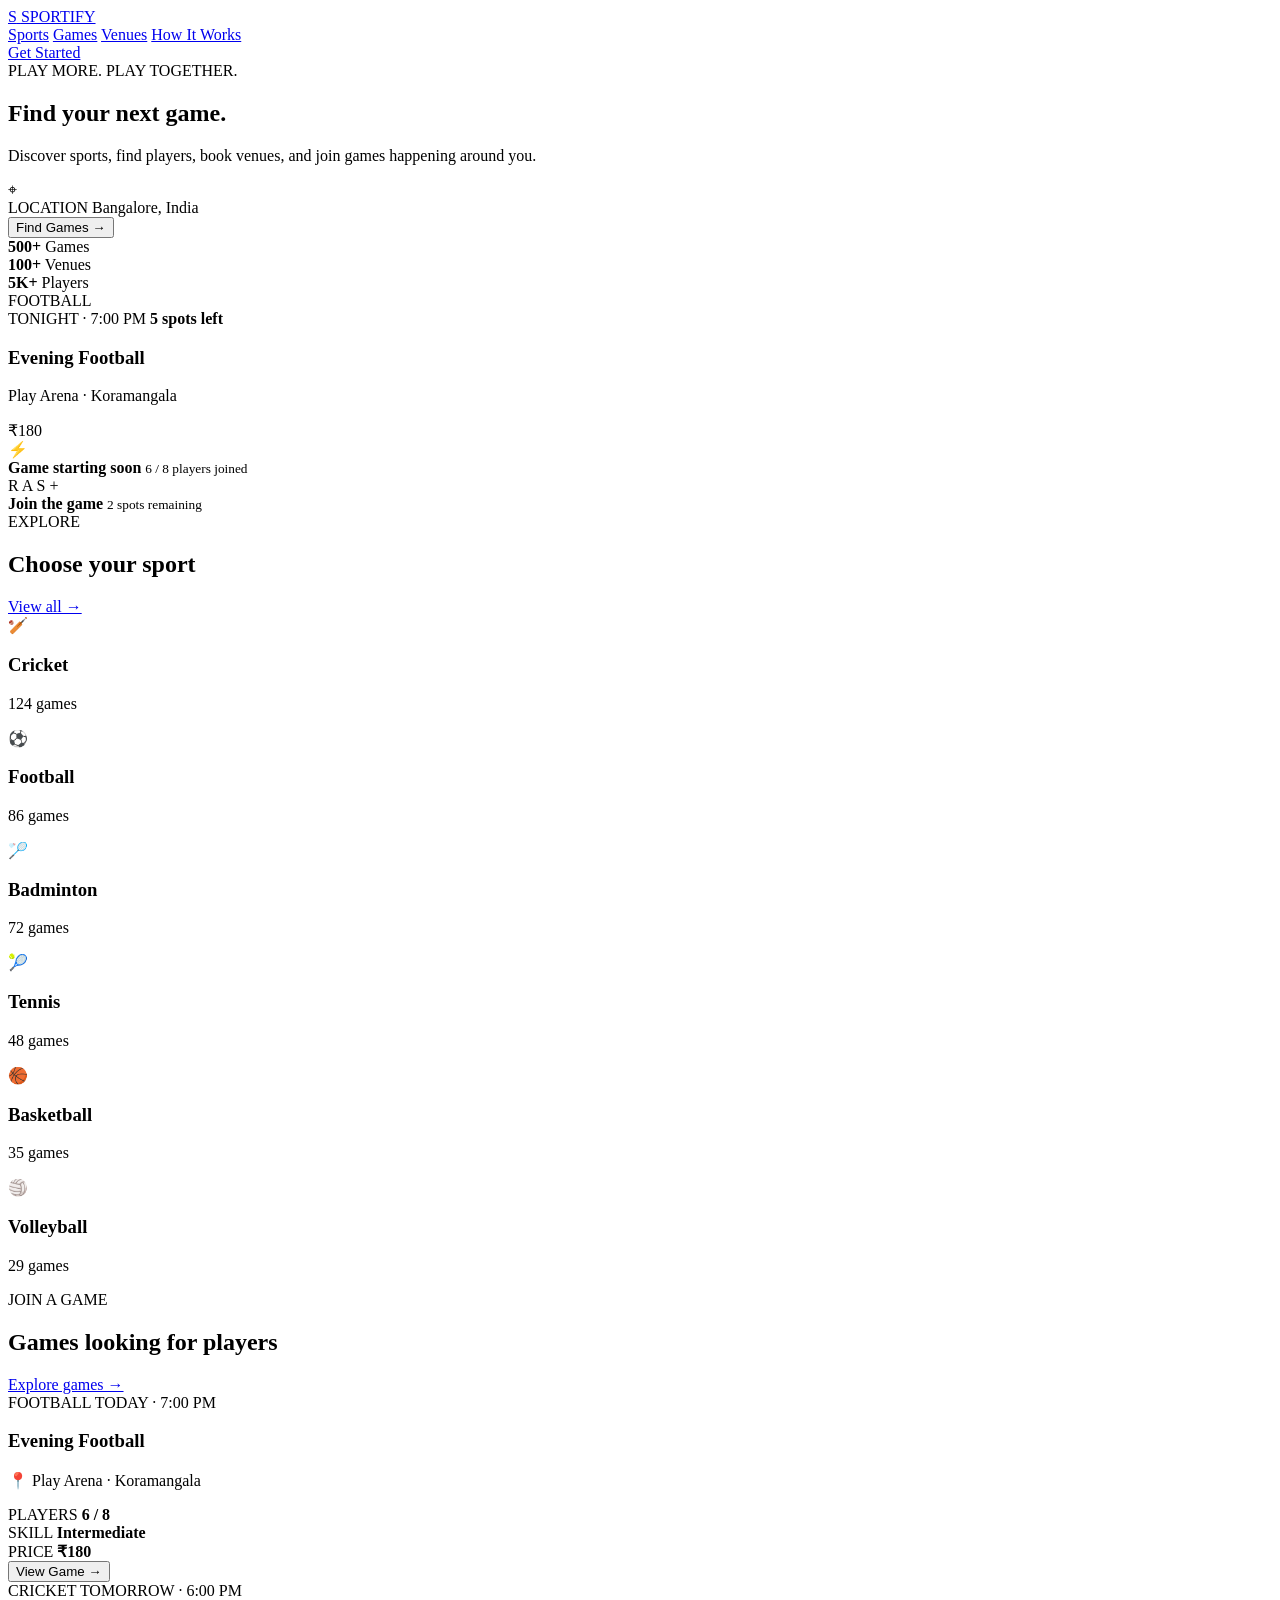
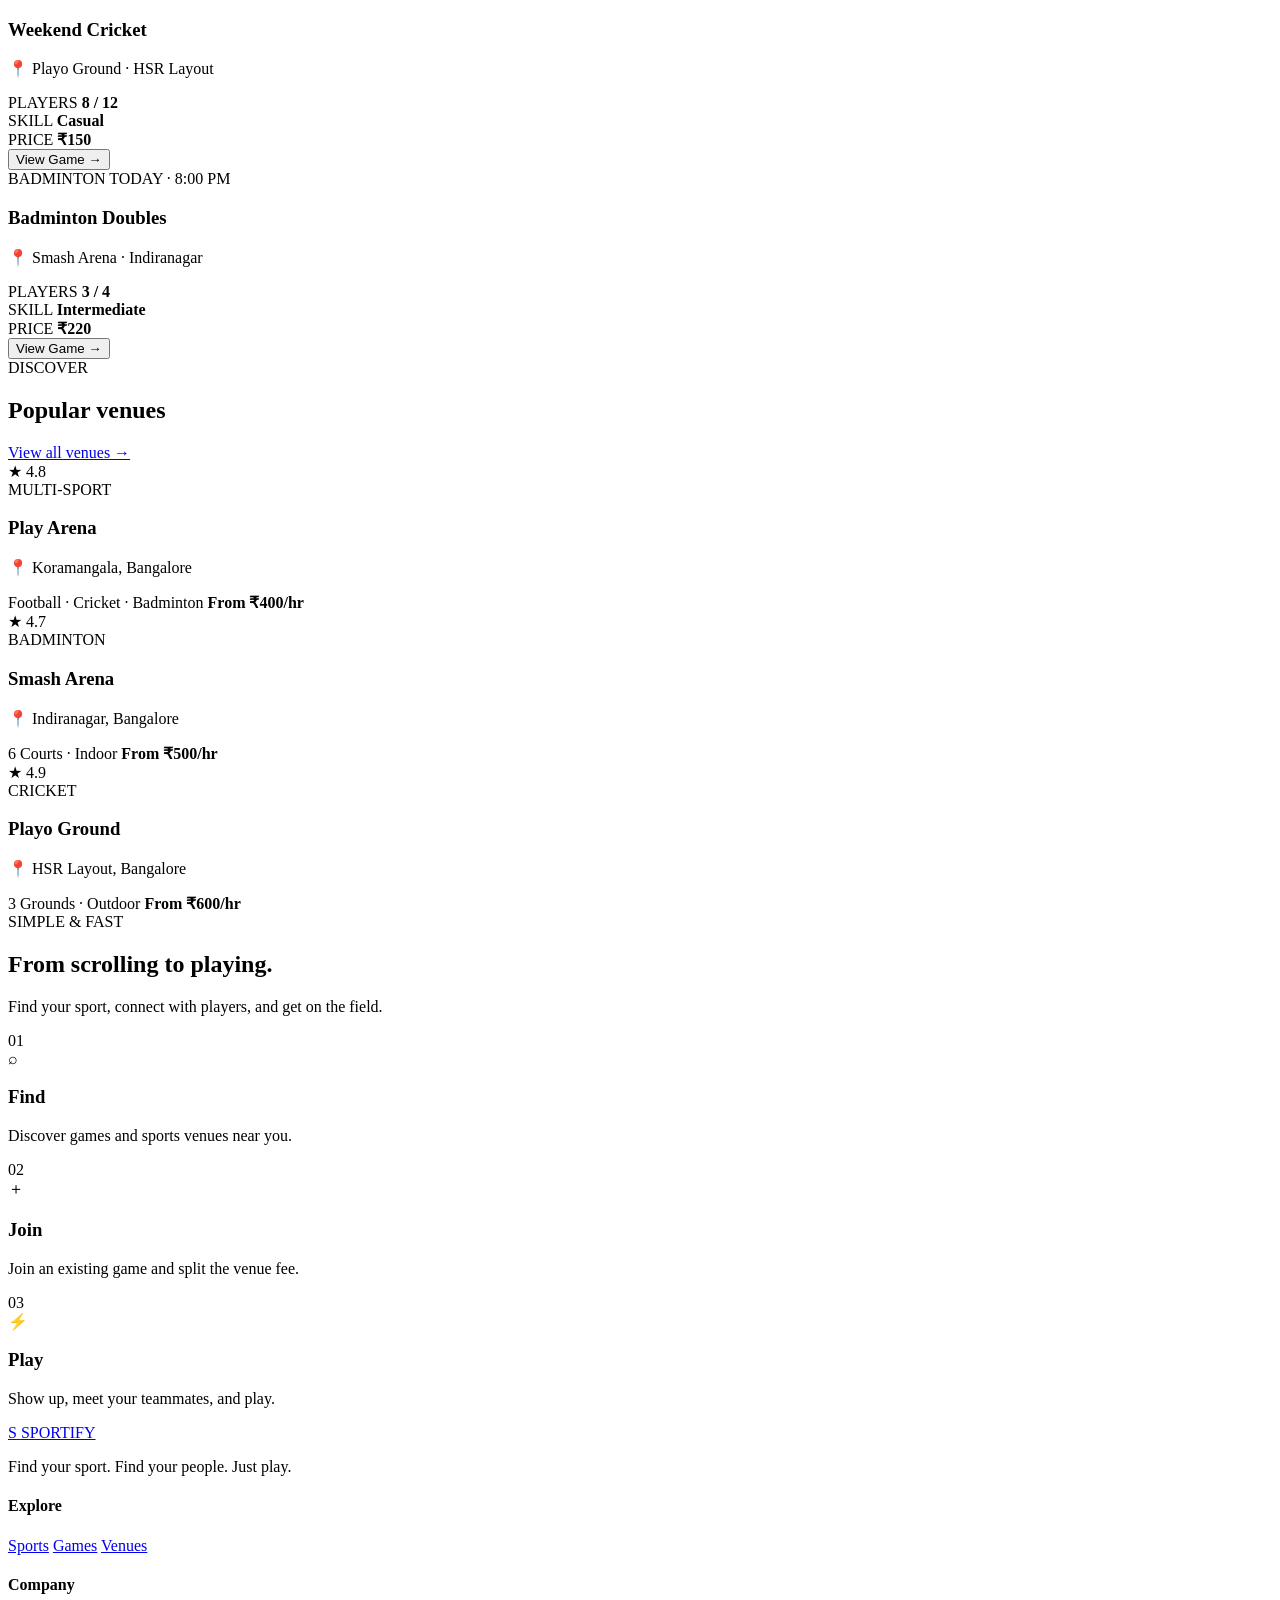
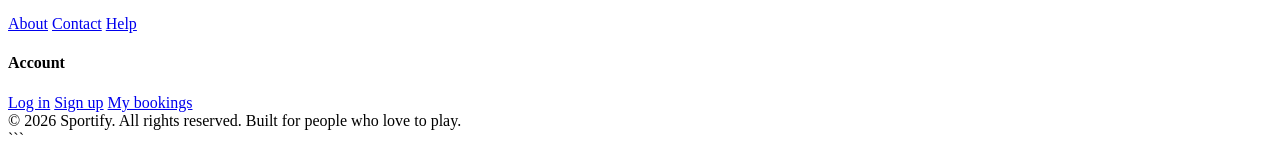
==== index.html @ 9fa079f4 "Basic frontend structure" ====
<!DOCTYPE html>
<html lang="en">
<head>
<meta charset="UTF-8">
<meta name="viewport" content="width=device-width, initial-scale=1.0">

<title>Sportify — Find Your Next Game</title>

<link rel="stylesheet" href="./css/style.css">
<script src="./js/app.js" defer></script>

</head>
<body>
<header class="navbar">
    <div class="container nav-container">

        <a href="#" class="logo">
            <span class="logo-mark">S</span>
            <span>SPORTIFY</span>
        </a>

        <nav class="nav-links">
            <a href="#sports">Sports</a>
            <a href="#games">Games</a>
            <a href="#venues">Venues</a>
            <a href="#how-it-works">How It Works</a>
        </nav>

        <div class="nav-actions">
            <a href="./Frontend/role.html" class="btn btn-primary nav-btn">Get Started</a>
        </div>

    </div>
</header>


<main>

    <!-- ================= HERO ================= -->

    <section class="hero">

        <div class="container hero-container">

            <div class="hero-content">

                <span class="eyebrow">
                    <span class="eyebrow-dot"></span>
                    PLAY MORE. PLAY TOGETHER.
                </span>

                <h1>
                    Find your next
                    <span>game.</span>
                </h1>

                <p class="hero-description">
                    Discover sports, find players, book venues,
                    and join games happening around you.
                </p>

                <div class="search-box">

                    <div class="search-field">
                        <span class="search-icon">⌖</span>

                        <div>
                            <span class="field-label">LOCATION</span>
                            <span class="field-value">Bangalore, India</span>
                        </div>
                    </div>

                    <button class="btn btn-primary search-btn">
                        Find Games
                        <span>→</span>
                    </button>

                </div>

                <div class="hero-stats">

                    <div class="stat">
                        <strong>500+</strong>
                        <span>Games</span>
                    </div>

                    <div class="stat-divider"></div>

                    <div class="stat">
                        <strong>100+</strong>
                        <span>Venues</span>
                    </div>

                    <div class="stat-divider"></div>

                    <div class="stat">
                        <strong>5K+</strong>
                        <span>Players</span>
                    </div>

                </div>

            </div>

            <div class="hero-visual">

                <div class="hero-card hero-card-main">
                    <div class="hero-card-image">
                        <span class="sport-tag">FOOTBALL</span>

                        <div class="hero-card-overlay">
                            <span>TONIGHT · 7:00 PM</span>
                            <strong>5 spots left</strong>
                        </div>
                    </div>

                    <div class="hero-card-info">
                        <div>
                            <h3>Evening Football</h3>
                            <p>Play Arena · Koramangala</p>
                        </div>

                        <span class="hero-price">₹180</span>
                    </div>
                </div>

                <div class="floating-card floating-card-top">
                    <span class="floating-icon">⚡</span>
                    <div>
                        <strong>Game starting soon</strong>
                        <small>6 / 8 players joined</small>
                    </div>
                </div>

                <div class="floating-card floating-card-bottom">
                    <div class="mini-avatars">
                        <span>R</span>
                        <span>A</span>
                        <span>S</span>
                        <span>+</span>
                    </div>

                    <div>
                        <strong>Join the game</strong>
                        <small>2 spots remaining</small>
                    </div>
                </div>

            </div>

        </div>

    </section>


    <!-- ================= POPULAR SPORTS ================= -->

    <section class="section sports-section" id="sports">

        <div class="container">

            <div class="section-heading">

                <div>
                    <span class="section-label">EXPLORE</span>
                    <h2>Choose your sport</h2>
                </div>

                <a href="#" class="view-all">View all →</a>

            </div>

            <div class="sports-grid">

                <article class="sport-card sport-cricket">
                    <div class="sport-icon">🏏</div>
                    <h3>Cricket</h3>
                    <p>124 games</p>
                </article>

                <article class="sport-card sport-football">
                    <div class="sport-icon">⚽</div>
                    <h3>Football</h3>
                    <p>86 games</p>
                </article>

                <article class="sport-card sport-badminton">
                    <div class="sport-icon">🏸</div>
                    <h3>Badminton</h3>
                    <p>72 games</p>
                </article>

                <article class="sport-card sport-tennis">
                    <div class="sport-icon">🎾</div>
                    <h3>Tennis</h3>
                    <p>48 games</p>
                </article>

                <article class="sport-card sport-basketball">
                    <div class="sport-icon">🏀</div>
                    <h3>Basketball</h3>
                    <p>35 games</p>
                </article>

                <article class="sport-card sport-volleyball">
                    <div class="sport-icon">🏐</div>
                    <h3>Volleyball</h3>
                    <p>29 games</p>
                </article>

            </div>

        </div>

    </section>


    <!-- ================= OPEN GAMES ================= -->

    <section class="section games-section" id="games">

        <div class="container">

            <div class="section-heading">

                <div>
                    <span class="section-label">JOIN A GAME</span>
                    <h2>Games looking for players</h2>
                </div>

                <a href="#" class="view-all">Explore games →</a>

            </div>

            <div class="games-grid">

                <article class="game-card">

                    <div class="game-card-top">
                        <span class="game-sport">FOOTBALL</span>
                        <span class="game-time">TODAY · 7:00 PM</span>
                    </div>

                    <h3>Evening Football</h3>

                    <p class="game-location">
                        📍 Play Arena · Koramangala
                    </p>

                    <div class="game-details">

                        <div>
                            <span>PLAYERS</span>
                            <strong>6 / 8</strong>
                        </div>

                        <div>
                            <span>SKILL</span>
                            <strong>Intermediate</strong>
                        </div>

                        <div>
                            <span>PRICE</span>
                            <strong>₹180</strong>
                        </div>

                    </div>

                    <div class="player-progress">
                        <div class="progress-bar">
                            <span style="width: 75%;"></span>
                        </div>
                    </div>

                    <button class="btn btn-dark game-btn">
                        View Game
                        <span>→</span>
                    </button>

                </article>


                <article class="game-card">

                    <div class="game-card-top">
                        <span class="game-sport">CRICKET</span>
                        <span class="game-time">TOMORROW · 6:00 PM</span>
                    </div>

                    <h3>Weekend Cricket</h3>

                    <p class="game-location">
                        📍 Playo Ground · HSR Layout
                    </p>

                    <div class="game-details">

                        <div>
                            <span>PLAYERS</span>
                            <strong>8 / 12</strong>
                        </div>

                        <div>
                            <span>SKILL</span>
                            <strong>Casual</strong>
                        </div>

                        <div>
                            <span>PRICE</span>
                            <strong>₹150</strong>
                        </div>

                    </div>

                    <div class="player-progress">
                        <div class="progress-bar">
                            <span style="width: 67%;"></span>
                        </div>
                    </div>

                    <button class="btn btn-dark game-btn">
                        View Game
                        <span>→</span>
                    </button>

                </article>


                <article class="game-card">

                    <div class="game-card-top">
                        <span class="game-sport">BADMINTON</span>
                        <span class="game-time">TODAY · 8:00 PM</span>
                    </div>

                    <h3>Badminton Doubles</h3>

                    <p class="game-location">
                        📍 Smash Arena · Indiranagar
                    </p>

                    <div class="game-details">

                        <div>
                            <span>PLAYERS</span>
                            <strong>3 / 4</strong>
                        </div>

                        <div>
                            <span>SKILL</span>
                            <strong>Intermediate</strong>
                        </div>

                        <div>
                            <span>PRICE</span>
                            <strong>₹220</strong>
                        </div>

                    </div>

                    <div class="player-progress">
                        <div class="progress-bar">
                            <span style="width: 75%;"></span>
                        </div>
                    </div>

                    <button class="btn btn-dark game-btn">
                        View Game
                        <span>→</span>
                    </button>

                </article>

            </div>

        </div>

    </section>


    <!-- ================= VENUES ================= -->

    <section class="section venues-section" id="venues">

        <div class="container">

            <div class="section-heading">

                <div>
                    <span class="section-label">DISCOVER</span>
                    <h2>Popular venues</h2>
                </div>

                <a href="#" class="view-all">View all venues →</a>

            </div>

            <div class="venues-grid">

                <article class="venue-card">

                    <div class="venue-image venue-image-one">
                        <span class="venue-rating">★ 4.8</span>
                    </div>

                    <div class="venue-content">

                        <span class="venue-sport">MULTI-SPORT</span>

                        <h3>Play Arena</h3>

                        <p>📍 Koramangala, Bangalore</p>

                        <div class="venue-bottom">
                            <span>Football · Cricket · Badminton</span>
                            <strong>From ₹400/hr</strong>
                        </div>

                    </div>

                </article>


                <article class="venue-card">

                    <div class="venue-image venue-image-two">
                        <span class="venue-rating">★ 4.7</span>
                    </div>

                    <div class="venue-content">

                        <span class="venue-sport">BADMINTON</span>

                        <h3>Smash Arena</h3>

                        <p>📍 Indiranagar, Bangalore</p>

                        <div class="venue-bottom">
                            <span>6 Courts · Indoor</span>
                            <strong>From ₹500/hr</strong>
                        </div>

                    </div>

                </article>


                <article class="venue-card">

                    <div class="venue-image venue-image-three">
                        <span class="venue-rating">★ 4.9</span>
                    </div>

                    <div class="venue-content">

                        <span class="venue-sport">CRICKET</span>

                        <h3>Playo Ground</h3>

                        <p>📍 HSR Layout, Bangalore</p>

                        <div class="venue-bottom">
                            <span>3 Grounds · Outdoor</span>
                            <strong>From ₹600/hr</strong>
                        </div>

                    </div>

                </article>

            </div>

        </div>

    </section>


    <!-- ================= HOW IT WORKS ================= -->

    <section class="section how-section" id="how-it-works">

        <div class="container">

            <div class="how-header">
                <span class="section-label">SIMPLE & FAST</span>
                <h2>From scrolling to playing.</h2>
                <p>
                    Find your sport, connect with players,
                    and get on the field.
                </p>
            </div>

            <div class="steps">

                <article class="step">
                    <div class="step-number">01</div>
                    <div class="step-icon">⌕</div>
                    <h3>Find</h3>
                    <p>
                        Discover games and sports venues
                        near you.
                    </p>
                </article>

                <div class="step-line"></div>

                <article class="step">
                    <div class="step-number">02</div>
                    <div class="step-icon">＋</div>
                    <h3>Join</h3>
                    <p>
                        Join an existing game and split
                        the venue fee.
                    </p>
                </article>

                <div class="step-line"></div>

                <article class="step">
                    <div class="step-number">03</div>
                    <div class="step-icon">⚡</div>
                    <h3>Play</h3>
                    <p>
                        Show up, meet your teammates,
                        and play.
                    </p>
                </article>

            </div>

        </div>

    </section>

</main>


<!-- ================= FOOTER ================= -->

<footer class="footer">

    <div class="container">

        <div class="footer-main">

            <div class="footer-brand">
                <a href="#" class="logo">
                    <span class="logo-mark">S</span>
                    <span>SPORTIFY</span>
                </a>

                <p>
                    Find your sport. Find your people.
                    Just play.
                </p>
            </div>

            <div class="footer-links">

                <div>
                    <h4>Explore</h4>
                    <a href="#sports">Sports</a>
                    <a href="#games">Games</a>
                    <a href="#venues">Venues</a>
                </div>

                <div>
                    <h4>Company</h4>
                    <a href="#">About</a>
                    <a href="#">Contact</a>
                    <a href="#">Help</a>
                </div>

                <div>
                    <h4>Account</h4>
                    <a href="#">Log in</a>
                    <a href="#">Sign up</a>
                    <a href="#">My bookings</a>
                </div>

            </div>

        </div>

        <div class="footer-bottom">
            <span>© 2026 Sportify. All rights reserved.</span>
            <span>Built for people who love to play.</span>
        </div>

    </div>

</footer>
```

</body>
</html>
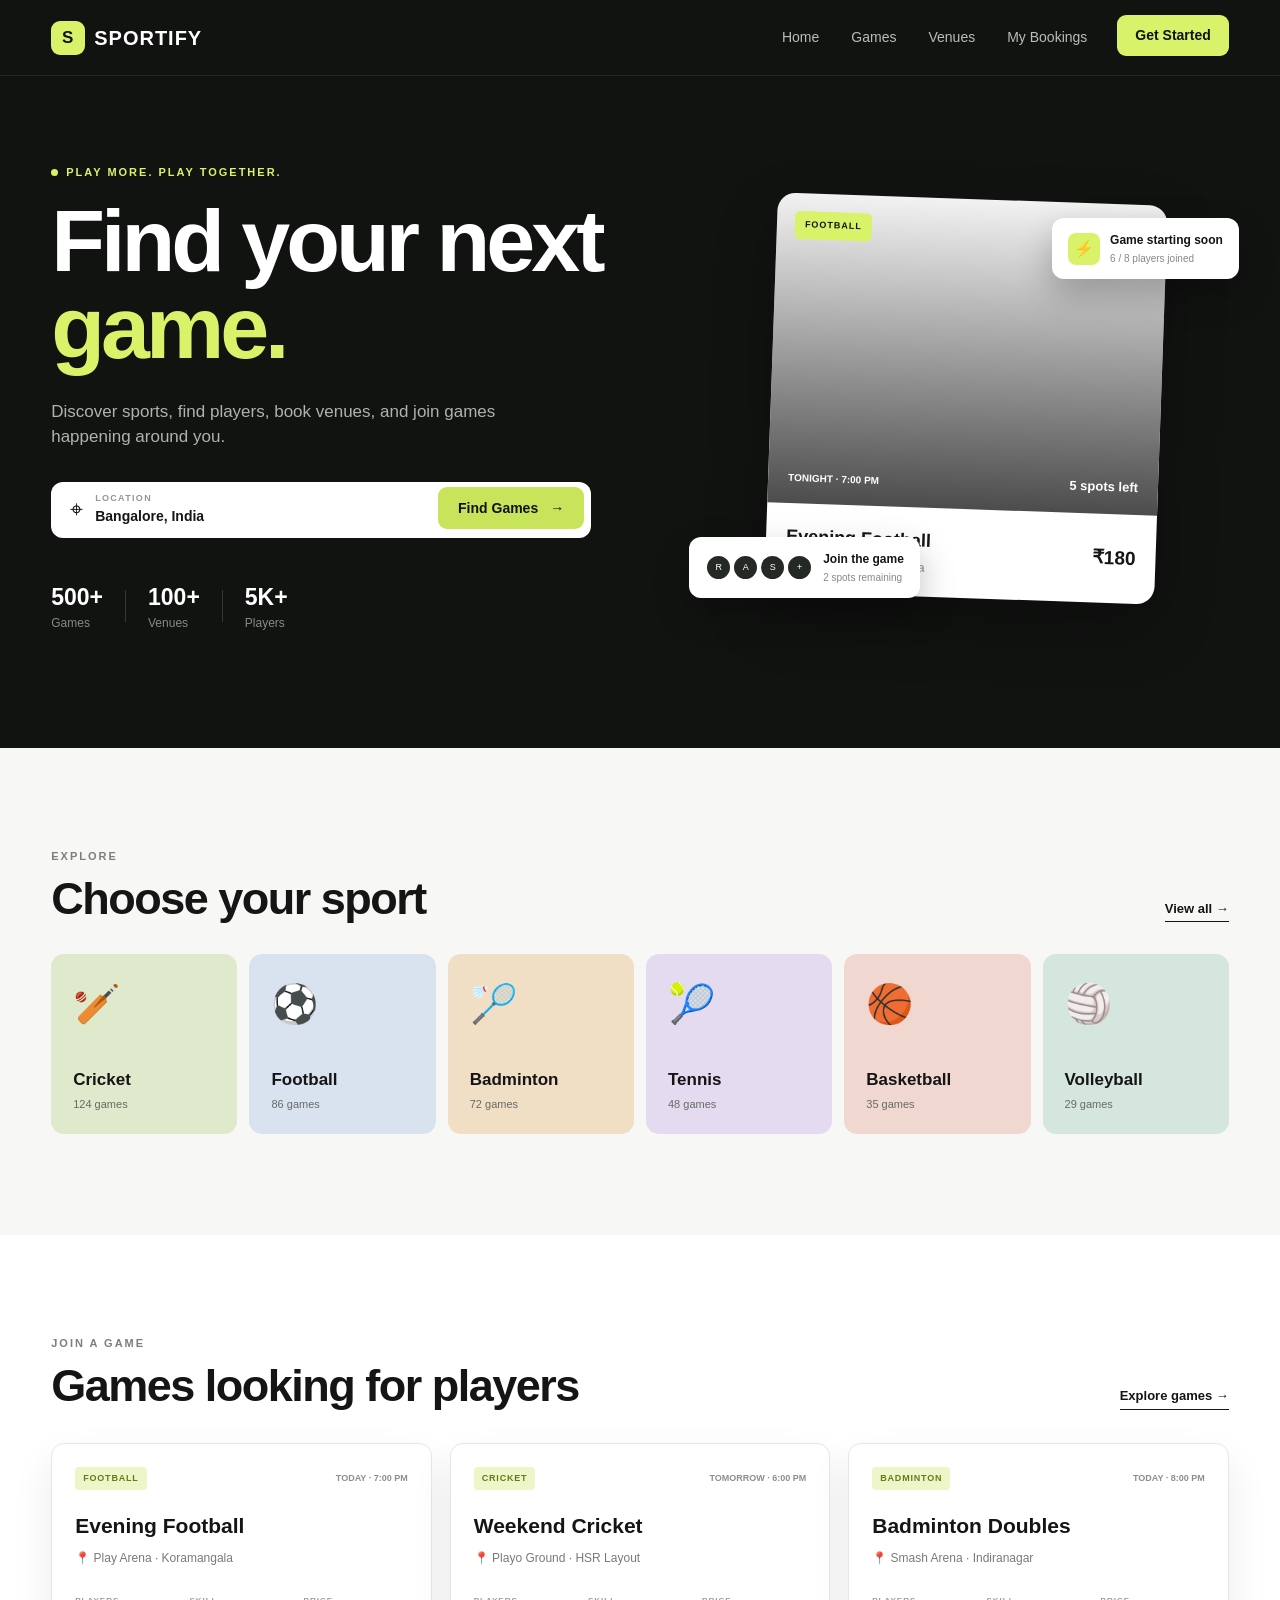
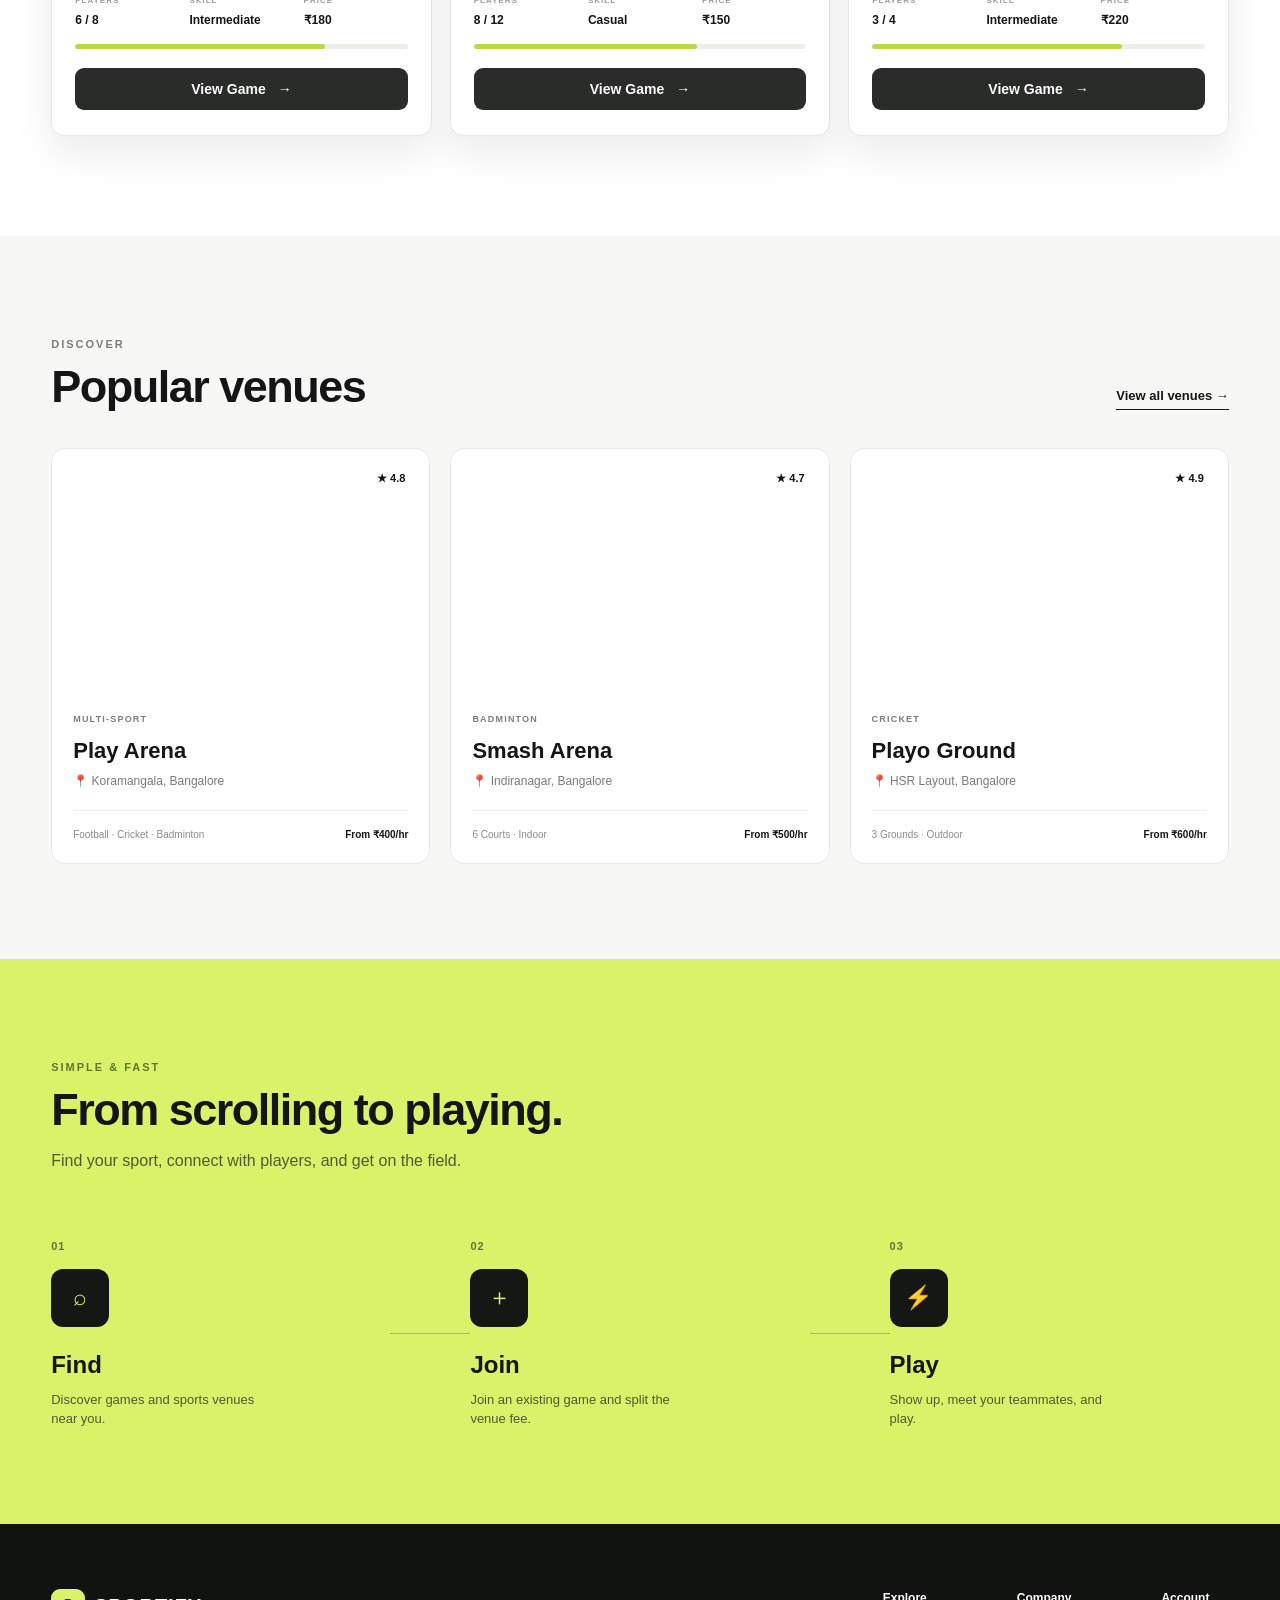
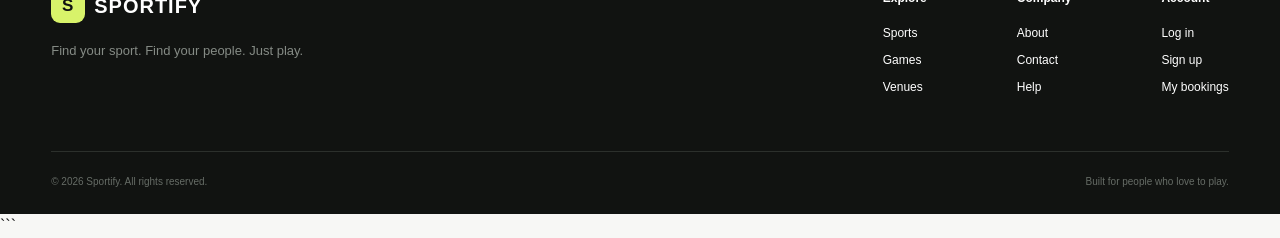
==== commit 15d218f2: "polished css and made navbar same in every page and fixed routing" ====
--- a/index.html
+++ b/index.html
@@ -1,596 +1,613 @@
 <!DOCTYPE html>
 <html lang="en">
+
 <head>
-<meta charset="UTF-8">
-<meta name="viewport" content="width=device-width, initial-scale=1.0">
-
-<title>Sportify — Find Your Next Game</title>
-
-<link rel="stylesheet" href="./css/style.css">
-<script src="./js/app.js" defer></script>
+    <meta charset="UTF-8">
+    <meta name="viewport" content="width=device-width, initial-scale=1.0">
+
+    <title>Sportify — Find Your Next Game</title>
+
+    <link rel="stylesheet" href="./CSS/style.css">
+    <link rel="stylesheet" href="./CSS/navbar.css">
+    <script src="./Backend/app.js" defer></script>
 
 </head>
+
 <body>
-<header class="navbar">
-    <div class="container nav-container">
-
-        <a href="#" class="logo">
-            <span class="logo-mark">S</span>
-            <span>SPORTIFY</span>
-        </a>
-
-        <nav class="nav-links">
-            <a href="#sports">Sports</a>
-            <a href="#games">Games</a>
-            <a href="#venues">Venues</a>
-            <a href="#how-it-works">How It Works</a>
-        </nav>
-
-        <div class="nav-actions">
-            <a href="./Frontend/role.html" class="btn btn-primary nav-btn">Get Started</a>
+    <header class="navbar">
+        <div class="container nav-container">
+
+            <a href="#" class="logo">
+                <span class="logo-mark">S</span>
+                <span>SPORTIFY</span>
+            </a>
+
+            <nav class="nav-links">
+                <a href="./index.html">Home</a>
+                <a href="./Frontend/games.html">Games</a>
+                <a href="./Frontend/venue.html">Venues</a>
+                <a href="./Frontend/myBookings.html">My Bookings</a>
+            </nav>
+
+            <div class="nav-actions" id="authActions">
+
+                <div id="loggedOutActions">
+                    <a href="./Frontend/role.html" class="btn btn-primary nav-btn">
+                        Get Started
+                    </a>
+                </div>
+
+                <div id="loggedInActions" style="display: none;">
+                    <a href="./Frontend/profile.html" class="welcome-link">
+                        <span class="welcome-label">Welcome</span>
+                        <span id="username" class="welcome-name"></span>
+                    </a>
+                </div>
+
+            </div>
+
         </div>
-
-    </div>
-</header>
-
-
-<main>
-
-    <!-- ================= HERO ================= -->
-
-    <section class="hero">
-
-        <div class="container hero-container">
-
-            <div class="hero-content">
-
-                <span class="eyebrow">
-                    <span class="eyebrow-dot"></span>
-                    PLAY MORE. PLAY TOGETHER.
-                </span>
-
-                <h1>
-                    Find your next
-                    <span>game.</span>
-                </h1>
-
-                <p class="hero-description">
-                    Discover sports, find players, book venues,
-                    and join games happening around you.
-                </p>
-
-                <div class="search-box">
-
-                    <div class="search-field">
-                        <span class="search-icon">⌖</span>
-
+    </header>
+
+
+    <main>
+
+        <!-- ================= HERO ================= -->
+
+        <section class="hero">
+
+            <div class="container hero-container">
+
+                <div class="hero-content">
+
+                    <span class="eyebrow">
+                        <span class="eyebrow-dot"></span>
+                        PLAY MORE. PLAY TOGETHER.
+                    </span>
+
+                    <h1>
+                        Find your next
+                        <span>game.</span>
+                    </h1>
+
+                    <p class="hero-description">
+                        Discover sports, find players, book venues,
+                        and join games happening around you.
+                    </p>
+
+                    <div class="search-box">
+
+                        <div class="search-field">
+                            <span class="search-icon">⌖</span>
+
+                            <div>
+                                <span class="field-label">LOCATION</span>
+                                <span class="field-value">Bangalore, India</span>
+                            </div>
+                        </div>
+
+                        <button class="btn btn-primary search-btn">
+                            Find Games
+                            <span>→</span>
+                        </button>
+
+                    </div>
+
+                    <div class="hero-stats">
+
+                        <div class="stat">
+                            <strong>500+</strong>
+                            <span>Games</span>
+                        </div>
+
+                        <div class="stat-divider"></div>
+
+                        <div class="stat">
+                            <strong>100+</strong>
+                            <span>Venues</span>
+                        </div>
+
+                        <div class="stat-divider"></div>
+
+                        <div class="stat">
+                            <strong>5K+</strong>
+                            <span>Players</span>
+                        </div>
+
+                    </div>
+
+                </div>
+
+                <div class="hero-visual">
+
+                    <div class="hero-card hero-card-main">
+                        <div class="hero-card-image">
+                            <span class="sport-tag">FOOTBALL</span>
+
+                            <div class="hero-card-overlay">
+                                <span>TONIGHT · 7:00 PM</span>
+                                <strong>5 spots left</strong>
+                            </div>
+                        </div>
+
+                        <div class="hero-card-info">
+                            <div>
+                                <h3>Evening Football</h3>
+                                <p>Play Arena · Koramangala</p>
+                            </div>
+
+                            <span class="hero-price">₹180</span>
+                        </div>
+                    </div>
+
+                    <div class="floating-card floating-card-top">
+                        <span class="floating-icon">⚡</span>
                         <div>
-                            <span class="field-label">LOCATION</span>
-                            <span class="field-value">Bangalore, India</span>
-                        </div>
-                    </div>
-
-                    <button class="btn btn-primary search-btn">
-                        Find Games
-                        <span>→</span>
-                    </button>
-
-                </div>
-
-                <div class="hero-stats">
-
-                    <div class="stat">
-                        <strong>500+</strong>
-                        <span>Games</span>
-                    </div>
-
-                    <div class="stat-divider"></div>
-
-                    <div class="stat">
-                        <strong>100+</strong>
-                        <span>Venues</span>
-                    </div>
-
-                    <div class="stat-divider"></div>
-
-                    <div class="stat">
-                        <strong>5K+</strong>
-                        <span>Players</span>
-                    </div>
-
-                </div>
-
-            </div>
-
-            <div class="hero-visual">
-
-                <div class="hero-card hero-card-main">
-                    <div class="hero-card-image">
-                        <span class="sport-tag">FOOTBALL</span>
-
-                        <div class="hero-card-overlay">
-                            <span>TONIGHT · 7:00 PM</span>
-                            <strong>5 spots left</strong>
-                        </div>
-                    </div>
-
-                    <div class="hero-card-info">
+                            <strong>Game starting soon</strong>
+                            <small>6 / 8 players joined</small>
+                        </div>
+                    </div>
+
+                    <div class="floating-card floating-card-bottom">
+                        <div class="mini-avatars">
+                            <span>R</span>
+                            <span>A</span>
+                            <span>S</span>
+                            <span>+</span>
+                        </div>
+
                         <div>
-                            <h3>Evening Football</h3>
-                            <p>Play Arena · Koramangala</p>
-                        </div>
-
-                        <span class="hero-price">₹180</span>
-                    </div>
-                </div>
-
-                <div class="floating-card floating-card-top">
-                    <span class="floating-icon">⚡</span>
+                            <strong>Join the game</strong>
+                            <small>2 spots remaining</small>
+                        </div>
+                    </div>
+
+                </div>
+
+            </div>
+
+        </section>
+
+
+        <!-- ================= POPULAR SPORTS ================= -->
+
+        <section class="section sports-section" id="sports">
+
+            <div class="container">
+
+                <div class="section-heading">
+
                     <div>
-                        <strong>Game starting soon</strong>
-                        <small>6 / 8 players joined</small>
-                    </div>
-                </div>
-
-                <div class="floating-card floating-card-bottom">
-                    <div class="mini-avatars">
-                        <span>R</span>
-                        <span>A</span>
-                        <span>S</span>
-                        <span>+</span>
-                    </div>
+                        <span class="section-label">EXPLORE</span>
+                        <h2>Choose your sport</h2>
+                    </div>
+
+                    <a href="#" class="view-all">View all →</a>
+
+                </div>
+
+                <div class="sports-grid">
+
+                    <article class="sport-card sport-cricket">
+                        <div class="sport-icon">🏏</div>
+                        <h3>Cricket</h3>
+                        <p>124 games</p>
+                    </article>
+
+                    <article class="sport-card sport-football">
+                        <div class="sport-icon">⚽</div>
+                        <h3>Football</h3>
+                        <p>86 games</p>
+                    </article>
+
+                    <article class="sport-card sport-badminton">
+                        <div class="sport-icon">🏸</div>
+                        <h3>Badminton</h3>
+                        <p>72 games</p>
+                    </article>
+
+                    <article class="sport-card sport-tennis">
+                        <div class="sport-icon">🎾</div>
+                        <h3>Tennis</h3>
+                        <p>48 games</p>
+                    </article>
+
+                    <article class="sport-card sport-basketball">
+                        <div class="sport-icon">🏀</div>
+                        <h3>Basketball</h3>
+                        <p>35 games</p>
+                    </article>
+
+                    <article class="sport-card sport-volleyball">
+                        <div class="sport-icon">🏐</div>
+                        <h3>Volleyball</h3>
+                        <p>29 games</p>
+                    </article>
+
+                </div>
+
+            </div>
+
+        </section>
+
+
+        <!-- ================= OPEN GAMES ================= -->
+
+        <section class="section games-section" id="games">
+
+            <div class="container">
+
+                <div class="section-heading">
 
                     <div>
-                        <strong>Join the game</strong>
-                        <small>2 spots remaining</small>
-                    </div>
-                </div>
-
+                        <span class="section-label">JOIN A GAME</span>
+                        <h2>Games looking for players</h2>
+                    </div>
+
+                    <a href="#" class="view-all">Explore games →</a>
+
+                </div>
+
+                <div class="games-grid">
+
+                    <article class="game-card">
+
+                        <div class="game-card-top">
+                            <span class="game-sport">FOOTBALL</span>
+                            <span class="game-time">TODAY · 7:00 PM</span>
+                        </div>
+
+                        <h3>Evening Football</h3>
+
+                        <p class="game-location">
+                            📍 Play Arena · Koramangala
+                        </p>
+
+                        <div class="game-details">
+
+                            <div>
+                                <span>PLAYERS</span>
+                                <strong>6 / 8</strong>
+                            </div>
+
+                            <div>
+                                <span>SKILL</span>
+                                <strong>Intermediate</strong>
+                            </div>
+
+                            <div>
+                                <span>PRICE</span>
+                                <strong>₹180</strong>
+                            </div>
+
+                        </div>
+
+                        <div class="player-progress">
+                            <div class="progress-bar">
+                                <span style="width: 75%;"></span>
+                            </div>
+                        </div>
+
+                        <button class="btn btn-dark game-btn">
+                            View Game
+                            <span>→</span>
+                        </button>
+
+                    </article>
+
+
+                    <article class="game-card">
+
+                        <div class="game-card-top">
+                            <span class="game-sport">CRICKET</span>
+                            <span class="game-time">TOMORROW · 6:00 PM</span>
+                        </div>
+
+                        <h3>Weekend Cricket</h3>
+
+                        <p class="game-location">
+                            📍 Playo Ground · HSR Layout
+                        </p>
+
+                        <div class="game-details">
+
+                            <div>
+                                <span>PLAYERS</span>
+                                <strong>8 / 12</strong>
+                            </div>
+
+                            <div>
+                                <span>SKILL</span>
+                                <strong>Casual</strong>
+                            </div>
+
+                            <div>
+                                <span>PRICE</span>
+                                <strong>₹150</strong>
+                            </div>
+
+                        </div>
+
+                        <div class="player-progress">
+                            <div class="progress-bar">
+                                <span style="width: 67%;"></span>
+                            </div>
+                        </div>
+
+                        <button class="btn btn-dark game-btn">
+                            View Game
+                            <span>→</span>
+                        </button>
+
+                    </article>
+
+
+                    <article class="game-card">
+
+                        <div class="game-card-top">
+                            <span class="game-sport">BADMINTON</span>
+                            <span class="game-time">TODAY · 8:00 PM</span>
+                        </div>
+
+                        <h3>Badminton Doubles</h3>
+
+                        <p class="game-location">
+                            📍 Smash Arena · Indiranagar
+                        </p>
+
+                        <div class="game-details">
+
+                            <div>
+                                <span>PLAYERS</span>
+                                <strong>3 / 4</strong>
+                            </div>
+
+                            <div>
+                                <span>SKILL</span>
+                                <strong>Intermediate</strong>
+                            </div>
+
+                            <div>
+                                <span>PRICE</span>
+                                <strong>₹220</strong>
+                            </div>
+
+                        </div>
+
+                        <div class="player-progress">
+                            <div class="progress-bar">
+                                <span style="width: 75%;"></span>
+                            </div>
+                        </div>
+
+                        <button class="btn btn-dark game-btn">
+                            View Game
+                            <span>→</span>
+                        </button>
+
+                    </article>
+
+                </div>
+
+            </div>
+
+        </section>
+
+
+        <!-- ================= VENUES ================= -->
+
+        <section class="section venues-section" id="venues">
+
+            <div class="container">
+
+                <div class="section-heading">
+
+                    <div>
+                        <span class="section-label">DISCOVER</span>
+                        <h2>Popular venues</h2>
+                    </div>
+
+                    <a href="#" class="view-all">View all venues →</a>
+
+                </div>
+
+                <div class="venues-grid">
+
+                    <article class="venue-card">
+
+                        <div class="venue-image venue-image-one">
+                            <span class="venue-rating">★ 4.8</span>
+                        </div>
+
+                        <div class="venue-content">
+
+                            <span class="venue-sport">MULTI-SPORT</span>
+
+                            <h3>Play Arena</h3>
+
+                            <p>📍 Koramangala, Bangalore</p>
+
+                            <div class="venue-bottom">
+                                <span>Football · Cricket · Badminton</span>
+                                <strong>From ₹400/hr</strong>
+                            </div>
+
+                        </div>
+
+                    </article>
+
+
+                    <article class="venue-card">
+
+                        <div class="venue-image venue-image-two">
+                            <span class="venue-rating">★ 4.7</span>
+                        </div>
+
+                        <div class="venue-content">
+
+                            <span class="venue-sport">BADMINTON</span>
+
+                            <h3>Smash Arena</h3>
+
+                            <p>📍 Indiranagar, Bangalore</p>
+
+                            <div class="venue-bottom">
+                                <span>6 Courts · Indoor</span>
+                                <strong>From ₹500/hr</strong>
+                            </div>
+
+                        </div>
+
+                    </article>
+
+
+                    <article class="venue-card">
+
+                        <div class="venue-image venue-image-three">
+                            <span class="venue-rating">★ 4.9</span>
+                        </div>
+
+                        <div class="venue-content">
+
+                            <span class="venue-sport">CRICKET</span>
+
+                            <h3>Playo Ground</h3>
+
+                            <p>📍 HSR Layout, Bangalore</p>
+
+                            <div class="venue-bottom">
+                                <span>3 Grounds · Outdoor</span>
+                                <strong>From ₹600/hr</strong>
+                            </div>
+
+                        </div>
+
+                    </article>
+
+                </div>
+
+            </div>
+
+        </section>
+
+
+        <!-- ================= HOW IT WORKS ================= -->
+
+        <section class="section how-section" id="how-it-works">
+
+            <div class="container">
+
+                <div class="how-header">
+                    <span class="section-label">SIMPLE & FAST</span>
+                    <h2>From scrolling to playing.</h2>
+                    <p>
+                        Find your sport, connect with players,
+                        and get on the field.
+                    </p>
+                </div>
+
+                <div class="steps">
+
+                    <article class="step">
+                        <div class="step-number">01</div>
+                        <div class="step-icon">⌕</div>
+                        <h3>Find</h3>
+                        <p>
+                            Discover games and sports venues
+                            near you.
+                        </p>
+                    </article>
+
+                    <div class="step-line"></div>
+
+                    <article class="step">
+                        <div class="step-number">02</div>
+                        <div class="step-icon">＋</div>
+                        <h3>Join</h3>
+                        <p>
+                            Join an existing game and split
+                            the venue fee.
+                        </p>
+                    </article>
+
+                    <div class="step-line"></div>
+
+                    <article class="step">
+                        <div class="step-number">03</div>
+                        <div class="step-icon">⚡</div>
+                        <h3>Play</h3>
+                        <p>
+                            Show up, meet your teammates,
+                            and play.
+                        </p>
+                    </article>
+
+                </div>
+
+            </div>
+
+        </section>
+
+    </main>
+
+
+    <!-- ================= FOOTER ================= -->
+
+    <footer class="footer">
+
+        <div class="container">
+
+            <div class="footer-main">
+
+                <div class="footer-brand">
+                    <a href="#" class="logo">
+                        <span class="logo-mark">S</span>
+                        <span>SPORTIFY</span>
+                    </a>
+
+                    <p>
+                        Find your sport. Find your people.
+                        Just play.
+                    </p>
+                </div>
+
+                <div class="footer-links">
+
+                    <div>
+                        <h4>Explore</h4>
+                        <a href="#sports">Sports</a>
+                        <a href="#games">Games</a>
+                        <a href="#venues">Venues</a>
+                    </div>
+
+                    <div>
+                        <h4>Company</h4>
+                        <a href="#">About</a>
+                        <a href="#">Contact</a>
+                        <a href="#">Help</a>
+                    </div>
+
+                    <div>
+                        <h4>Account</h4>
+                        <a href="#">Log in</a>
+                        <a href="#">Sign up</a>
+                        <a href="#">My bookings</a>
+                    </div>
+
+                </div>
+
+            </div>
+
+            <div class="footer-bottom">
+                <span>© 2026 Sportify. All rights reserved.</span>
+                <span>Built for people who love to play.</span>
             </div>
 
         </div>
 
-    </section>
-
-
-    <!-- ================= POPULAR SPORTS ================= -->
-
-    <section class="section sports-section" id="sports">
-
-        <div class="container">
-
-            <div class="section-heading">
-
-                <div>
-                    <span class="section-label">EXPLORE</span>
-                    <h2>Choose your sport</h2>
-                </div>
-
-                <a href="#" class="view-all">View all →</a>
-
-            </div>
-
-            <div class="sports-grid">
-
-                <article class="sport-card sport-cricket">
-                    <div class="sport-icon">🏏</div>
-                    <h3>Cricket</h3>
-                    <p>124 games</p>
-                </article>
-
-                <article class="sport-card sport-football">
-                    <div class="sport-icon">⚽</div>
-                    <h3>Football</h3>
-                    <p>86 games</p>
-                </article>
-
-                <article class="sport-card sport-badminton">
-                    <div class="sport-icon">🏸</div>
-                    <h3>Badminton</h3>
-                    <p>72 games</p>
-                </article>
-
-                <article class="sport-card sport-tennis">
-                    <div class="sport-icon">🎾</div>
-                    <h3>Tennis</h3>
-                    <p>48 games</p>
-                </article>
-
-                <article class="sport-card sport-basketball">
-                    <div class="sport-icon">🏀</div>
-                    <h3>Basketball</h3>
-                    <p>35 games</p>
-                </article>
-
-                <article class="sport-card sport-volleyball">
-                    <div class="sport-icon">🏐</div>
-                    <h3>Volleyball</h3>
-                    <p>29 games</p>
-                </article>
-
-            </div>
-
-        </div>
-
-    </section>
-
-
-    <!-- ================= OPEN GAMES ================= -->
-
-    <section class="section games-section" id="games">
-
-        <div class="container">
-
-            <div class="section-heading">
-
-                <div>
-                    <span class="section-label">JOIN A GAME</span>
-                    <h2>Games looking for players</h2>
-                </div>
-
-                <a href="#" class="view-all">Explore games →</a>
-
-            </div>
-
-            <div class="games-grid">
-
-                <article class="game-card">
-
-                    <div class="game-card-top">
-                        <span class="game-sport">FOOTBALL</span>
-                        <span class="game-time">TODAY · 7:00 PM</span>
-                    </div>
-
-                    <h3>Evening Football</h3>
-
-                    <p class="game-location">
-                        📍 Play Arena · Koramangala
-                    </p>
-
-                    <div class="game-details">
-
-                        <div>
-                            <span>PLAYERS</span>
-                            <strong>6 / 8</strong>
-                        </div>
-
-                        <div>
-                            <span>SKILL</span>
-                            <strong>Intermediate</strong>
-                        </div>
-
-                        <div>
-                            <span>PRICE</span>
-                            <strong>₹180</strong>
-                        </div>
-
-                    </div>
-
-                    <div class="player-progress">
-                        <div class="progress-bar">
-                            <span style="width: 75%;"></span>
-                        </div>
-                    </div>
-
-                    <button class="btn btn-dark game-btn">
-                        View Game
-                        <span>→</span>
-                    </button>
-
-                </article>
-
-
-                <article class="game-card">
-
-                    <div class="game-card-top">
-                        <span class="game-sport">CRICKET</span>
-                        <span class="game-time">TOMORROW · 6:00 PM</span>
-                    </div>
-
-                    <h3>Weekend Cricket</h3>
-
-                    <p class="game-location">
-                        📍 Playo Ground · HSR Layout
-                    </p>
-
-                    <div class="game-details">
-
-                        <div>
-                            <span>PLAYERS</span>
-                            <strong>8 / 12</strong>
-                        </div>
-
-                        <div>
-                            <span>SKILL</span>
-                            <strong>Casual</strong>
-                        </div>
-
-                        <div>
-                            <span>PRICE</span>
-                            <strong>₹150</strong>
-                        </div>
-
-                    </div>
-
-                    <div class="player-progress">
-                        <div class="progress-bar">
-                            <span style="width: 67%;"></span>
-                        </div>
-                    </div>
-
-                    <button class="btn btn-dark game-btn">
-                        View Game
-                        <span>→</span>
-                    </button>
-
-                </article>
-
-
-                <article class="game-card">
-
-                    <div class="game-card-top">
-                        <span class="game-sport">BADMINTON</span>
-                        <span class="game-time">TODAY · 8:00 PM</span>
-                    </div>
-
-                    <h3>Badminton Doubles</h3>
-
-                    <p class="game-location">
-                        📍 Smash Arena · Indiranagar
-                    </p>
-
-                    <div class="game-details">
-
-                        <div>
-                            <span>PLAYERS</span>
-                            <strong>3 / 4</strong>
-                        </div>
-
-                        <div>
-                            <span>SKILL</span>
-                            <strong>Intermediate</strong>
-                        </div>
-
-                        <div>
-                            <span>PRICE</span>
-                            <strong>₹220</strong>
-                        </div>
-
-                    </div>
-
-                    <div class="player-progress">
-                        <div class="progress-bar">
-                            <span style="width: 75%;"></span>
-                        </div>
-                    </div>
-
-                    <button class="btn btn-dark game-btn">
-                        View Game
-                        <span>→</span>
-                    </button>
-
-                </article>
-
-            </div>
-
-        </div>
-
-    </section>
-
-
-    <!-- ================= VENUES ================= -->
-
-    <section class="section venues-section" id="venues">
-
-        <div class="container">
-
-            <div class="section-heading">
-
-                <div>
-                    <span class="section-label">DISCOVER</span>
-                    <h2>Popular venues</h2>
-                </div>
-
-                <a href="#" class="view-all">View all venues →</a>
-
-            </div>
-
-            <div class="venues-grid">
-
-                <article class="venue-card">
-
-                    <div class="venue-image venue-image-one">
-                        <span class="venue-rating">★ 4.8</span>
-                    </div>
-
-                    <div class="venue-content">
-
-                        <span class="venue-sport">MULTI-SPORT</span>
-
-                        <h3>Play Arena</h3>
-
-                        <p>📍 Koramangala, Bangalore</p>
-
-                        <div class="venue-bottom">
-                            <span>Football · Cricket · Badminton</span>
-                            <strong>From ₹400/hr</strong>
-                        </div>
-
-                    </div>
-
-                </article>
-
-
-                <article class="venue-card">
-
-                    <div class="venue-image venue-image-two">
-                        <span class="venue-rating">★ 4.7</span>
-                    </div>
-
-                    <div class="venue-content">
-
-                        <span class="venue-sport">BADMINTON</span>
-
-                        <h3>Smash Arena</h3>
-
-                        <p>📍 Indiranagar, Bangalore</p>
-
-                        <div class="venue-bottom">
-                            <span>6 Courts · Indoor</span>
-                            <strong>From ₹500/hr</strong>
-                        </div>
-
-                    </div>
-
-                </article>
-
-
-                <article class="venue-card">
-
-                    <div class="venue-image venue-image-three">
-                        <span class="venue-rating">★ 4.9</span>
-                    </div>
-
-                    <div class="venue-content">
-
-                        <span class="venue-sport">CRICKET</span>
-
-                        <h3>Playo Ground</h3>
-
-                        <p>📍 HSR Layout, Bangalore</p>
-
-                        <div class="venue-bottom">
-                            <span>3 Grounds · Outdoor</span>
-                            <strong>From ₹600/hr</strong>
-                        </div>
-
-                    </div>
-
-                </article>
-
-            </div>
-
-        </div>
-
-    </section>
-
-
-    <!-- ================= HOW IT WORKS ================= -->
-
-    <section class="section how-section" id="how-it-works">
-
-        <div class="container">
-
-            <div class="how-header">
-                <span class="section-label">SIMPLE & FAST</span>
-                <h2>From scrolling to playing.</h2>
-                <p>
-                    Find your sport, connect with players,
-                    and get on the field.
-                </p>
-            </div>
-
-            <div class="steps">
-
-                <article class="step">
-                    <div class="step-number">01</div>
-                    <div class="step-icon">⌕</div>
-                    <h3>Find</h3>
-                    <p>
-                        Discover games and sports venues
-                        near you.
-                    </p>
-                </article>
-
-                <div class="step-line"></div>
-
-                <article class="step">
-                    <div class="step-number">02</div>
-                    <div class="step-icon">＋</div>
-                    <h3>Join</h3>
-                    <p>
-                        Join an existing game and split
-                        the venue fee.
-                    </p>
-                </article>
-
-                <div class="step-line"></div>
-
-                <article class="step">
-                    <div class="step-number">03</div>
-                    <div class="step-icon">⚡</div>
-                    <h3>Play</h3>
-                    <p>
-                        Show up, meet your teammates,
-                        and play.
-                    </p>
-                </article>
-
-            </div>
-
-        </div>
-
-    </section>
-
-</main>
-
-
-<!-- ================= FOOTER ================= -->
-
-<footer class="footer">
-
-    <div class="container">
-
-        <div class="footer-main">
-
-            <div class="footer-brand">
-                <a href="#" class="logo">
-                    <span class="logo-mark">S</span>
-                    <span>SPORTIFY</span>
-                </a>
-
-                <p>
-                    Find your sport. Find your people.
-                    Just play.
-                </p>
-            </div>
-
-            <div class="footer-links">
-
-                <div>
-                    <h4>Explore</h4>
-                    <a href="#sports">Sports</a>
-                    <a href="#games">Games</a>
-                    <a href="#venues">Venues</a>
-                </div>
-
-                <div>
-                    <h4>Company</h4>
-                    <a href="#">About</a>
-                    <a href="#">Contact</a>
-                    <a href="#">Help</a>
-                </div>
-
-                <div>
-                    <h4>Account</h4>
-                    <a href="#">Log in</a>
-                    <a href="#">Sign up</a>
-                    <a href="#">My bookings</a>
-                </div>
-
-            </div>
-
-        </div>
-
-        <div class="footer-bottom">
-            <span>© 2026 Sportify. All rights reserved.</span>
-            <span>Built for people who love to play.</span>
-        </div>
-
-    </div>
-
-</footer>
-```
+    </footer>
+    ```
 
 </body>
-</html>
+
+</html>
--- a/CSS/style.css
+++ b/CSS/style.css
@@ -0,0 +1,1029 @@
+@import url('https://fonts.googleapis.com/css2?family=DM+Sans:wght@400;500;600;700&family=Space+Grotesk:wght@500;600;700&display=swap');
+
+
+* {
+margin: 0;
+padding: 0;
+box-sizing: border-box;
+}
+
+html {
+scroll-behavior: smooth;
+}
+
+body {
+font-family: "DM Sans", sans-serif;
+background: #f7f7f5;
+color: #151515;
+line-height: 1.5;
+}
+
+a {
+text-decoration: none;
+color: inherit;
+}
+
+button {
+font-family: inherit;
+border: none;
+cursor: pointer;
+}
+
+.container {
+width: min(1180px, 92%);
+margin: 0 auto;
+}
+
+/* ================= NAVBAR ================= */
+
+.navbar {
+height: 76px;
+background: #111311;
+color: #ffffff;
+display: flex;
+align-items: center;
+}
+
+.nav-container {
+display: flex;
+align-items: center;
+justify-content: space-between;
+gap: 30px;
+}
+
+.logo {
+display: flex;
+align-items: center;
+gap: 9px;
+font-family: "Space Grotesk", sans-serif;
+font-size: 20px;
+font-weight: 700;
+letter-spacing: 1px;
+}
+
+.logo-mark {
+width: 34px;
+height: 34px;
+border-radius: 9px;
+background: #d8f36a;
+color: #111311;
+display: grid;
+place-items: center;
+font-size: 17px;
+}
+
+.nav-links {
+display: flex;
+gap: 34px;
+margin-left: auto;
+}
+
+.nav-links a,
+.login-link {
+color: #b9bdb9;
+font-size: 14px;
+font-weight: 500;
+transition: color 0.2s ease;
+}
+
+.nav-links a,
+.login-link {
+color: #ffffff;
+}
+
+.nav-actions {
+display: flex;
+align-items: center;
+gap: 22px;
+}
+
+.btn {
+display: inline-flex;
+align-items: center;
+justify-content: center;
+gap: 12px;
+padding: 13px 20px;
+border-radius: 9px;
+font-size: 14px;
+font-weight: 700;
+transition: transform 0.2s ease, background 0.2s ease;
+}
+
+.btn {
+transform: translateY(-2px);
+}
+
+.btn-primary {
+background: #d8f36a;
+color: #111311;
+}
+
+.btn-primary {
+background: #c8e45a;
+}
+
+.nav-btn {
+padding: 11px 17px;
+}
+
+/* ================= HERO ================= */
+
+.hero {
+background: #111311;
+color: #ffffff;
+padding: 72px 0 100px;
+overflow: hidden;
+}
+
+.hero-container {
+display: grid;
+grid-template-columns: 1fr 0.9fr;
+align-items: center;
+gap: 70px;
+}
+
+.eyebrow,
+.section-label {
+font-size: 11px;
+font-weight: 700;
+letter-spacing: 2px;
+color: #788078;
+}
+
+.eyebrow {
+color: #d8f36a;
+display: flex;
+align-items: center;
+gap: 8px;
+margin-bottom: 18px;
+}
+
+.eyebrow-dot {
+width: 7px;
+height: 7px;
+border-radius: 50%;
+background: #d8f36a;
+}
+
+.hero h1 {
+max-width: 650px;
+font-family: "Space Grotesk", sans-serif;
+font-size: clamp(54px, 7vw, 88px);
+line-height: 0.98;
+letter-spacing: -4px;
+}
+
+.hero h1 span {
+color: #d8f36a;
+}
+
+.hero-description {
+max-width: 500px;
+color: #aeb3ae;
+font-size: 17px;
+margin: 28px 0 32px;
+}
+
+.search-box {
+max-width: 540px;
+padding: 7px;
+background: #ffffff;
+border-radius: 12px;
+display: flex;
+align-items: center;
+justify-content: space-between;
+}
+
+.search-field {
+display: flex;
+align-items: center;
+gap: 12px;
+color: #151515;
+padding-left: 12px;
+}
+
+.search-icon {
+font-size: 23px;
+}
+
+.field-label {
+display: block;
+color: #929792;
+font-size: 9px;
+font-weight: 700;
+letter-spacing: 1.3px;
+}
+
+.field-value {
+display: block;
+font-size: 14px;
+font-weight: 600;
+}
+
+.search-btn {
+min-width: 145px;
+}
+
+.hero-stats {
+display: flex;
+align-items: center;
+gap: 22px;
+margin-top: 42px;
+}
+
+.stat {
+display: flex;
+flex-direction: column;
+}
+
+.stat strong {
+font-family: "Space Grotesk", sans-serif;
+font-size: 23px;
+}
+
+.stat span {
+color: #858b85;
+font-size: 12px;
+}
+
+.stat-divider {
+width: 1px;
+height: 32px;
+background: #333833;
+}
+
+/* ================= HERO VISUAL ================= */
+
+.hero-visual {
+min-height: 500px;
+position: relative;
+display: flex;
+align-items: center;
+justify-content: center;
+}
+
+.hero-card {
+width: min(390px, 100%);
+background: #ffffff;
+color: #151515;
+border-radius: 18px;
+overflow: hidden;
+transform: rotate(2deg);
+box-shadow: 0 25px 60px rgba(0, 0, 0, 0.3);
+}
+
+.hero-card-image {
+height: 310px;
+position: relative;
+background:
+linear-gradient(180deg, rgba(0, 0, 0, 0.05), rgba(0, 0, 0, 0.7)),
+url("https://images.unsplash.com/photo-1579952363873-27f3bade9f55?auto=format&fit=crop&w=900&q=80")
+center / cover;
+}
+
+.sport-tag {
+position: absolute;
+top: 18px;
+left: 18px;
+padding: 7px 10px;
+background: #d8f36a;
+color: #111311;
+border-radius: 5px;
+font-size: 9px;
+font-weight: 800;
+letter-spacing: 1px;
+}
+
+.hero-card-overlay {
+position: absolute;
+bottom: 18px;
+left: 20px;
+right: 20px;
+display: flex;
+align-items: end;
+justify-content: space-between;
+color: #ffffff;
+}
+
+.hero-card-overlay span {
+font-size: 10px;
+font-weight: 600;
+}
+
+.hero-card-overlay strong {
+font-size: 13px;
+}
+
+.hero-card-info {
+display: flex;
+align-items: center;
+justify-content: space-between;
+padding: 20px;
+}
+
+.hero-card-info h3 {
+font-family: "Space Grotesk", sans-serif;
+font-size: 18px;
+}
+
+.hero-card-info p {
+color: #858985;
+font-size: 12px;
+margin-top: 4px;
+}
+
+.hero-price {
+font-family: "Space Grotesk", sans-serif;
+font-size: 19px;
+font-weight: 700;
+}
+
+.floating-card {
+position: absolute;
+background: #ffffff;
+color: #151515;
+border-radius: 12px;
+padding: 13px 16px;
+display: flex;
+align-items: center;
+gap: 10px;
+box-shadow: 0 15px 35px rgba(0, 0, 0, 0.25);
+}
+
+.floating-card strong,
+.floating-card small {
+display: block;
+}
+
+.floating-card strong {
+font-size: 12px;
+}
+
+.floating-card small {
+color: #858985;
+font-size: 10px;
+margin-top: 2px;
+}
+
+.floating-icon {
+width: 32px;
+height: 32px;
+display: grid;
+place-items: center;
+border-radius: 8px;
+background: #d8f36a;
+}
+
+.floating-card-top {
+top: 70px;
+right: -10px;
+}
+
+.floating-card-bottom {
+bottom: 50px;
+left: -15px;
+}
+
+.mini-avatars {
+display: flex;
+}
+
+.mini-avatars span {
+width: 27px;
+height: 27px;
+margin-left: -5px;
+border: 2px solid #ffffff;
+border-radius: 50%;
+display: grid;
+place-items: center;
+background: #252925;
+color: #ffffff;
+font-size: 9px;
+}
+
+.mini-avatars span {
+margin-left: 0;
+}
+
+/* ================= SECTIONS ================= */
+
+.section {
+padding: 95px 0;
+}
+
+.section-heading {
+display: flex;
+align-items: end;
+justify-content: space-between;
+margin-bottom: 38px;
+}
+
+.section-heading h2,
+.how-header h2 {
+margin-top: 8px;
+font-family: "Space Grotesk", sans-serif;
+font-size: clamp(30px, 4vw, 45px);
+line-height: 1.05;
+letter-spacing: -1.5px;
+}
+
+.view-all {
+font-size: 13px;
+font-weight: 700;
+border-bottom: 1px solid #151515;
+padding-bottom: 3px;
+}
+
+/* ================= SPORTS ================= */
+
+.sports-section {
+background: #f7f7f5;
+}
+
+.sports-grid {
+display: grid;
+grid-template-columns: repeat(6, 1fr);
+gap: 12px;
+}
+
+.sport-card {
+min-height: 180px;
+padding: 22px;
+border-radius: 13px;
+display: flex;
+flex-direction: column;
+justify-content: end;
+transition: transform 0.25s ease;
+}
+
+.sport-card {
+transform: translateY(-6px);
+}
+
+.sport-icon {
+font-size: 38px;
+margin-bottom: auto;
+}
+
+.sport-card h3 {
+font-family: "Space Grotesk", sans-serif;
+font-size: 17px;
+}
+
+.sport-card p {
+color: #666b66;
+font-size: 11px;
+margin-top: 3px;
+}
+
+.sport-cricket {
+background: #dfe9cb;
+}
+
+.sport-football {
+background: #d9e3f0;
+}
+
+.sport-badminton {
+background: #f0dfc5;
+}
+
+.sport-tennis {
+background: #e4dbf0;
+}
+
+.sport-basketball {
+background: #f0d8d0;
+}
+
+.sport-volleyball {
+background: #d5e6df;
+}
+
+/* ================= GAMES ================= */
+
+.games-section {
+background: #ffffff;
+}
+
+.games-grid {
+display: grid;
+grid-template-columns: repeat(3, 1fr);
+gap: 18px;
+}
+
+.game-card {
+border: 1px solid #e6e7e4;
+border-radius: 13px;
+padding: 23px;
+background: #ffffff;
+transition: transform 0.25s ease, box-shadow 0.25s ease;
+}
+
+.game-card {
+transform: translateY(-5px);
+box-shadow: 0 18px 40px rgba(0, 0, 0, 0.08);
+}
+
+.game-card-top {
+display: flex;
+align-items: center;
+justify-content: space-between;
+margin-bottom: 20px;
+}
+
+.game-sport {
+color: #617d17;
+background: #edf6c9;
+padding: 5px 8px;
+border-radius: 4px;
+font-size: 9px;
+font-weight: 800;
+letter-spacing: 0.8px;
+}
+
+.game-time {
+color: #8b908b;
+font-size: 9px;
+font-weight: 600;
+}
+
+.game-card h3 {
+font-family: "Space Grotesk", sans-serif;
+font-size: 21px;
+}
+
+.game-location {
+color: #777c77;
+font-size: 12px;
+margin-top: 7px;
+}
+
+.game-details {
+display: grid;
+grid-template-columns: repeat(3, 1fr);
+gap: 10px;
+margin: 28px 0 15px;
+}
+
+.game-details span,
+.game-details strong {
+display: block;
+}
+
+.game-details span {
+color: #999e99;
+font-size: 8px;
+font-weight: 700;
+letter-spacing: 1px;
+}
+
+.game-details strong {
+margin-top: 4px;
+font-size: 12px;
+}
+
+.progress-bar {
+width: 100%;
+height: 5px;
+border-radius: 5px;
+background: #eceeea;
+overflow: hidden;
+}
+
+.progress-bar span {
+display: block;
+height: 100%;
+border-radius: inherit;
+background: #b7d849;
+}
+
+.game-btn {
+width: 100%;
+margin-top: 21px;
+background: #151715;
+color: #ffffff;
+}
+
+.game-btn {
+background: #292c29;
+}
+
+/* ================= VENUES ================= */
+
+.venues-section {
+background: #f7f7f5;
+}
+
+.venues-grid {
+display: grid;
+grid-template-columns: repeat(3, 1fr);
+gap: 20px;
+}
+
+.venue-card {
+background: #ffffff;
+border-radius: 14px;
+overflow: hidden;
+border: 1px solid #e7e8e5;
+}
+
+.venue-image {
+height: 235px;
+position: relative;
+background-size: cover;
+background-position: center;
+}
+
+.venue-image-one {
+background-image: url("https://images.unsplash.com/photo-1526232761682-d26e03ac148e?auto=format&fit=crop&w=900&q=80");
+}
+
+.venue-image-two {
+background-image: url("https://images.unsplash.com/photo-1626224583764-f87db24ac4ea?auto=format&fit=crop&w=900&q=80");
+}
+
+.venue-image-three {
+background-image: url("https://images.unsplash.com/photo-1592656094267-764a45160876?auto=format&fit=crop&w=900&q=80");
+}
+
+.venue-rating {
+position: absolute;
+top: 15px;
+right: 15px;
+background: #ffffff;
+padding: 6px 9px;
+border-radius: 5px;
+font-size: 11px;
+font-weight: 700;
+}
+
+.venue-content {
+padding: 21px;
+}
+
+.venue-sport {
+color: #788078;
+font-size: 9px;
+font-weight: 700;
+letter-spacing: 1.2px;
+}
+
+.venue-content h3 {
+font-family: "Space Grotesk", sans-serif;
+font-size: 22px;
+margin-top: 5px;
+}
+
+.venue-content p {
+color: #777c77;
+font-size: 12px;
+margin-top: 5px;
+}
+
+.venue-bottom {
+display: flex;
+justify-content: space-between;
+gap: 10px;
+margin-top: 20px;
+padding-top: 16px;
+border-top: 1px solid #eceeeb;
+}
+
+.venue-bottom span,
+.venue-bottom strong {
+font-size: 10px;
+}
+
+.venue-bottom span {
+color: #888d88;
+}
+
+.venue-bottom strong {
+white-space: nowrap;
+}
+
+/* ================= HOW IT WORKS ================= */
+
+.how-section {
+background: #d8f36a;
+}
+
+.how-header {
+max-width: 650px;
+}
+
+.how-header .section-label {
+color: #65742e;
+}
+
+.how-header p {
+color: #505a2d;
+margin-top: 16px;
+}
+
+.steps {
+display: grid;
+grid-template-columns: 1fr 80px 1fr 80px 1fr;
+align-items: center;
+margin-top: 65px;
+}
+
+.step {
+position: relative;
+}
+
+.step-number {
+color: #66752f;
+font-size: 11px;
+font-weight: 800;
+letter-spacing: 1px;
+}
+
+.step-icon {
+width: 58px;
+height: 58px;
+margin: 14px 0 20px;
+border-radius: 12px;
+background: #151715;
+color: #d8f36a;
+display: grid;
+place-items: center;
+font-size: 23px;
+}
+
+.step h3 {
+font-family: "Space Grotesk", sans-serif;
+font-size: 24px;
+}
+
+.step p {
+max-width: 220px;
+color: #505a2d;
+font-size: 13px;
+margin-top: 7px;
+}
+
+.step-line {
+height: 1px;
+background: rgba(21, 23, 21, 0.25);
+}
+
+/* ================= FOOTER ================= */
+
+.footer {
+background: #111311;
+color: #ffffff;
+padding: 65px 0 25px;
+}
+
+.footer-main {
+display: flex;
+justify-content: space-between;
+gap: 60px;
+padding-bottom: 55px;
+}
+
+.footer-brand {
+max-width: 280px;
+}
+
+.footer-brand p {
+color: #858b85;
+font-size: 13px;
+margin-top: 18px;
+}
+
+.footer-links {
+display: flex;
+gap: 90px;
+}
+
+.footer-links div {
+display: flex;
+flex-direction: column;
+gap: 9px;
+}
+
+.footer-links h4 {
+color: #ffffff;
+font-size: 12px;
+margin-bottom: 8px;
+}
+
+.footer-links a {
+color: #858b85;
+font-size: 12px;
+transition: color 0.2s ease;
+}
+
+.footer-links a {
+color: #ffffff;
+}
+
+.footer-bottom {
+border-top: 1px solid #2c302c;
+padding-top: 22px;
+display: flex;
+justify-content: space-between;
+color: #666c66;
+font-size: 10px;
+}
+
+/* ================= RESPONSIVE ================= */
+
+@media (max-width: 1000px) {
+
+.nav-links {
+    gap: 18px;
+}
+
+.hero-container {
+    grid-template-columns: 1fr;
+}
+
+.hero-visual {
+    max-width: 600px;
+    width: 100%;
+    margin: 0 auto;
+}
+
+.sports-grid {
+    grid-template-columns: repeat(3, 1fr);
+}
+
+.games-grid,
+.venues-grid {
+    grid-template-columns: repeat(2, 1fr);
+}
+
+.steps {
+    grid-template-columns: 1fr;
+    gap: 35px;
+}
+
+.step-line {
+    display: none;
+}
+
+}
+
+@media (max-width: 700px) {
+
+.navbar {
+    height: auto;
+    padding: 18px 0;
+}
+
+.nav-container {
+    flex-wrap: wrap;
+}
+
+.nav-links {
+    order: 3;
+    width: 100%;
+    justify-content: space-between;
+    overflow-x: auto;
+}
+
+.nav-actions {
+    margin-left: auto;
+}
+
+.login-link {
+    display: none;
+}
+
+.hero {
+    padding: 55px 0 75px;
+}
+
+.hero h1 {
+    font-size: 58px;
+    letter-spacing: -3px;
+}
+
+.hero-description {
+    font-size: 15px;
+}
+
+.search-box {
+    flex-direction: column;
+    align-items: stretch;
+    gap: 8px;
+}
+
+.search-field {
+    padding: 12px;
+}
+
+.search-btn {
+    width: 100%;
+}
+
+.hero-visual {
+    min-height: 430px;
+}
+
+.floating-card-top {
+    right: -5px;
+    top: 25px;
+}
+
+.floating-card-bottom {
+    left: -5px;
+    bottom: 20px;
+}
+
+.section {
+    padding: 70px 0;
+}
+
+.section-heading {
+    align-items: start;
+    gap: 20px;
+    flex-direction: column;
+}
+
+.sports-grid {
+    grid-template-columns: repeat(2, 1fr);
+}
+
+.games-grid,
+.venues-grid {
+    grid-template-columns: 1fr;
+}
+
+.footer-main {
+    flex-direction: column;
+}
+
+.footer-links {
+    gap: 45px;
+    flex-wrap: wrap;
+}
+
+.footer-bottom {
+    flex-direction: column;
+    gap: 8px;
+}
+
+}
+
+@media (max-width: 450px) {
+
+.nav-btn {
+    display: none;
+}
+
+.hero h1 {
+    font-size: 48px;
+}
+
+.hero-stats {
+    gap: 14px;
+}
+
+.hero-visual {
+    min-height: 390px;
+}
+
+.floating-card {
+    transform: scale(0.85);
+}
+
+.floating-card-top {
+    right: -25px;
+}
+
+.floating-card-bottom {
+    left: -25px;
+}
+
+}
+.welcome-link {
+    display: flex;
+    flex-direction: column;
+    align-items: flex-end;
+    text-decoration: none;
+    line-height: 1.2;
+    padding: 8px 14px;
+    border-radius: 10px;
+    transition: background 0.2s ease;
+}
+
+.welcome-link:hover {
+    background: #1c201c;
+}
+
+.welcome-label {
+    font-size: 12px;
+    color: #9a9f98;
+    font-weight: 500;
+}
+
+.welcome-name {
+    font-size: 16px;
+    color: #d8f36a;
+    font-weight: 700;
+}
--- a/CSS/navbar.css
+++ b/CSS/navbar.css
@@ -0,0 +1,131 @@
+/* =========================================================
+   SPORTIFY UNIFIED NAVBAR STYLES
+   ========================================================= */
+
+.navbar {
+    height: 76px;
+    background: #111311;
+    color: #ffffff;
+    display: flex;
+    align-items: center;
+    border-bottom: 1px solid #232723;
+    position: sticky;
+    top: 0;
+    z-index: 1000;
+    width: 100%;
+}
+
+.nav-container {
+    width: min(1180px, 92%);
+    margin: 0 auto;
+    display: flex;
+    align-items: center;
+    justify-content: space-between;
+    gap: 30px;
+}
+
+.logo {
+    display: flex;
+    align-items: center;
+    gap: 9px;
+    font-family: "Space Grotesk", sans-serif;
+    font-size: 20px;
+    font-weight: 700;
+    letter-spacing: 1px;
+    color: #ffffff;
+    text-decoration: none;
+}
+
+.logo-mark {
+    width: 34px;
+    height: 34px;
+    border-radius: 9px;
+    background: #d8f36a;
+    color: #111311;
+    display: grid;
+    place-items: center;
+    font-size: 17px;
+    font-weight: 800;
+    flex-shrink: 0;
+}
+
+.nav-links {
+    display: flex;
+    align-items: center;
+    gap: 32px;
+    margin-left: auto;
+}
+
+.nav-links a {
+    color: #b9bdb9;
+    text-decoration: none;
+    font-size: 14px;
+    font-weight: 500;
+    transition: color 0.2s ease;
+}
+
+.nav-links a:hover,
+.nav-links a.active {
+    color: #d8f36a;
+}
+
+.nav-actions {
+    display: flex;
+    align-items: center;
+    gap: 16px;
+}
+
+.nav-btn {
+    display: inline-flex;
+    align-items: center;
+    justify-content: center;
+    padding: 10px 18px;
+    border-radius: 9px;
+    font-size: 14px;
+    font-weight: 700;
+    background: #d8f36a;
+    color: #111311;
+    text-decoration: none;
+    transition: transform 0.2s ease, background 0.2s ease;
+}
+
+.nav-btn:hover {
+    background: #c8e45a;
+    transform: translateY(-2px);
+}
+
+/* User logged-in welcome pill */
+.welcome-link {
+    display: inline-flex;
+    align-items: center;
+    gap: 8px;
+    padding: 8px 14px;
+    border-radius: 10px;
+    background: rgba(255, 255, 255, 0.04);
+    border: 1px solid rgba(255, 255, 255, 0.08);
+    text-decoration: none;
+    transition: background 0.2s ease, border-color 0.2s ease;
+}
+
+.welcome-link:hover {
+    background: #1c201c;
+    border-color: rgba(216, 243, 106, 0.3);
+}
+
+.welcome-label {
+    font-size: 12px;
+    color: #8e938c;
+    font-weight: 500;
+}
+
+.welcome-name {
+    font-size: 14px;
+    color: #d8f36a;
+    font-weight: 700;
+}
+
+@media (max-width: 768px) {
+    .nav-links {
+        display: none;
+    }
+}
